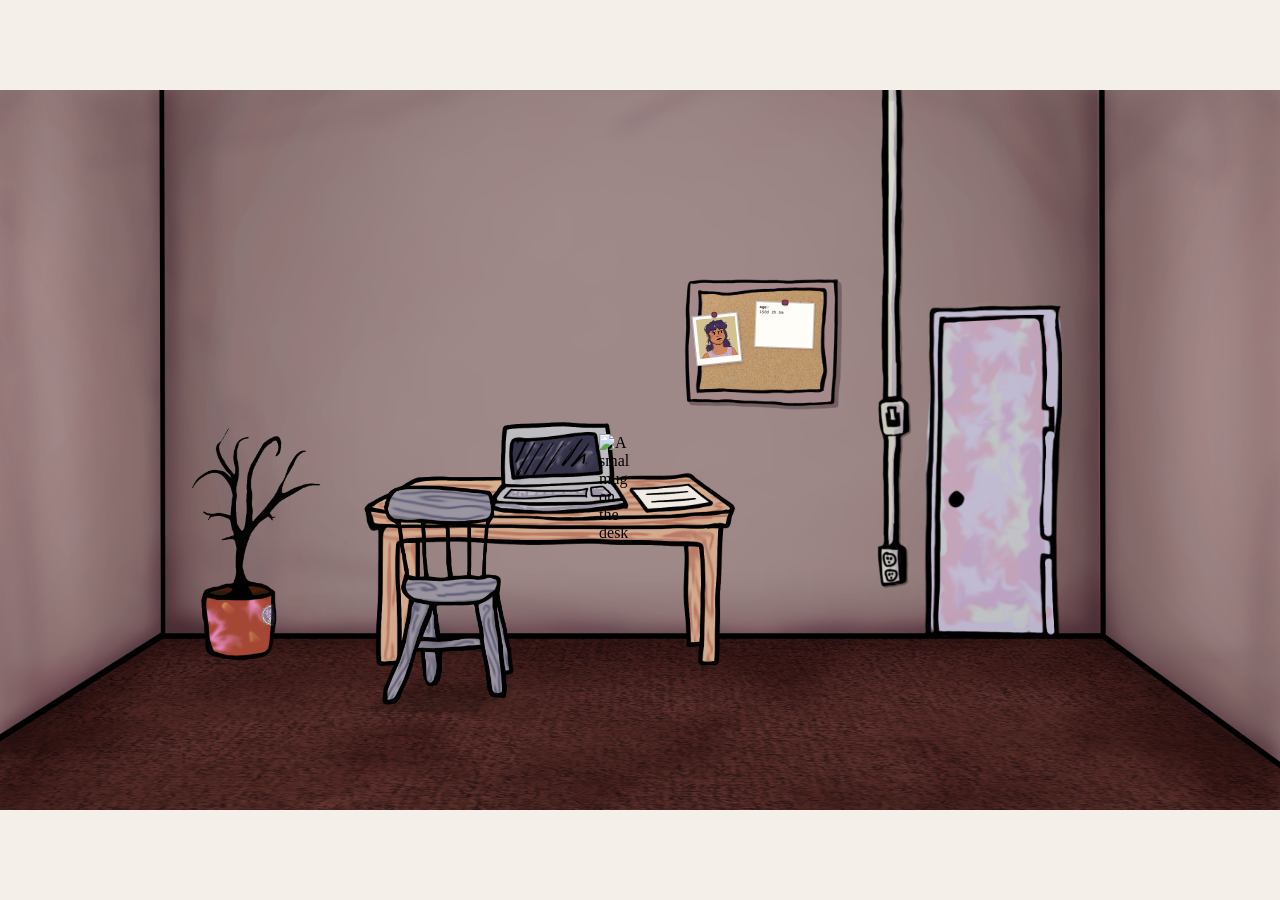
==== index.html @ 87d0deb3 "Update index.html" ====
<!DOCTYPE html>
<html>
<head>
    <title>The Workshop</title>

    <style>
        html, body {
            margin: 0;
            padding: 0;
            width: 100%;
            height: 100%;
            background: #f4efe8;
            overflow: hidden;
        }

        body {
            display: flex;
            justify-content: center;
            align-items: center;
        }

        .stage {
            position: relative;
            width: 100vw;
            max-width: 100vw;
            max-height: 100vh;
            aspect-ratio: 16 / 9;
            overflow: hidden;
        }

        .room {
            position: absolute;
            inset: 0;
            width: 100%;
            height: 100%;
            object-fit: fill;
            z-index: 1;
        }

        .object {
            position: absolute;
            object-fit: contain;
            pointer-events: auto;
        }

        .tree {
            left: 14%;
            bottom: 19%;
            width: 12%;
            z-index: 3;
        }

        .chair {
            left: 29%;
            bottom: 13%;
            width: 12%;
            z-index: 5;
        }

        .desk {
            left: 28%;
            bottom: 19%;
            width: 30%;
            z-index: 4;
        }


        /* =====================================================
           MUG
           ===================================================== */

        .mug {
            left: 46.8%;
            top: 47.8%;
            width: 2.4%;
            z-index: 7;
            pointer-events: none;
        }

        .corkboard {
            left: 53%;
            top: 25%;
            width: 13%;
            z-index: 3;
        }

        .door {
            left: 71.5%;
            bottom: 22.5%;
            width: 12%;
            z-index: 3;
        }

        .outlet {
            left: 68%;
            bottom: 30%;
            width: 3.5%;
            z-index: 5;
        }


        /* =====================================================
           CARA LINK
           ===================================================== */

        .cara-link {
            position: absolute;
            left: 50.2%;
            top: 50.5%;
            width: 6%;
            height: 4%;
            z-index: 12;
            cursor: pointer;
        }


        /* =====================================================
           PICREW POLAROID
           ===================================================== */

        .picrew-polaroid {
            position: absolute;
            left: 54.2%;
            top: 31.1%;
            width: 3.6%;
            z-index: 8;

            display: block;
            box-sizing: border-box;

            padding:
                clamp(2px, 0.20vw, 4px)
                clamp(2px, 0.20vw, 4px)
                clamp(5px, 0.50vw, 9px);

            background: #fffdf7;
            border: 1px solid rgba(43, 34, 56, 0.35);
            box-shadow: 1px 2px 2px rgba(43, 34, 56, 0.18);

            transform: rotate(-6deg);
            transform-origin: center;

            cursor: pointer;
            text-decoration: none;

            transition:
                transform 0.15s ease,
                filter 0.15s ease;
        }

        .picrew-polaroid img {
            display: block;
            width: 100%;
            height: auto;
            aspect-ratio: 1 / 1;
            object-fit: cover;
        }

        .picrew-polaroid::before {
            content: "";
            position: absolute;

            left: 50%;
            top: 0;

            width: clamp(3px, 0.34vw, 6px);
            aspect-ratio: 1 / 1;

            border-radius: 50%;
            border: 1px solid rgba(43, 34, 56, 0.55);

            background: #8a3d4f;

            transform: translate(-50%, -55%);
            box-shadow: 0 1px 1px rgba(43, 34, 56, 0.25);

            z-index: 2;
        }

        .picrew-polaroid:hover {
            transform: rotate(-4deg) scale(1.06);
            filter: brightness(1.04);
        }

        .picrew-polaroid:focus-visible {
            outline: 2px dashed #7e6aa8;
            outline-offset: 4px;
        }


        /* =====================================================
           TREE / STICKER HOTSPOT
           ===================================================== */

        .plant-hotspot {
            position: absolute;
            left: 16.6%;
            bottom: 20.1%;
            width: 5.2%;
            height: 9%;
            z-index: 20;

            background: transparent;
            border: 0;
            padding: 0;
            cursor: pointer;
        }

        .plant-hotspot:focus-visible {
            outline: 2px dashed #7e6aa8;
            outline-offset: 4px;
        }


        /* =====================================================
           LIGHT SWITCH
           ===================================================== */

        .light-switch-hotspot {
            position: absolute;
            left: 68.45%;
            bottom: 54.6%;
            width: 2.1%;
            height: 6.8%;
            z-index: 20;

            background: transparent;
            border: 0;
            padding: 0;
            cursor: pointer;
        }

        .light-switch-hotspot:focus-visible {
            outline: 2px dashed #f4ead7;
            outline-offset: 4px;
        }


        /* =====================================================
           LAPTOP HOTSPOT
           ===================================================== */

        .laptop-hotspot {
            position: absolute;
            left: 39%;
            top: 45%;
            width: 10%;
            height: 13%;
            z-index: 22;

            background: transparent;
            border: 0;
            padding: 0;
            cursor: pointer;
        }

        .laptop-hotspot:focus-visible {
            outline: 2px dashed #7e6aa8;
            outline-offset: 4px;
        }


        /* =====================================================
           GROWTH POST-IT
           ===================================================== */

        .growth-postit {
            position: absolute;
            left: 59%;
            top: 29.4%;
            z-index: 6;

            width: 4.6%;
            min-width: 42px;
            aspect-ratio: 1 / 0.78;

            background: #fffdf7;
            border: 1px solid rgba(0, 0, 0, 0.22);
            padding: 3px 3px;
            box-sizing: border-box;

            font-family: "Courier New", monospace;
            font-size: clamp(4px, 0.3vw, 6px);
            line-height: 1.1;
            color: #111;

            transform: rotate(2deg);
            box-shadow: 1px 1px 0 rgba(0, 0, 0, 0.10);
        }

        .growth-postit::before {
            content: "";
            position: absolute;

            left: 50%;
            top: 0;

            width: clamp(3px, 0.34vw, 6px);
            aspect-ratio: 1 / 1;

            border-radius: 50%;
            border: 1px solid rgba(43, 34, 56, 0.45);

            background: #8a3d4f;

            transform: translate(-50%, -55%);
            box-shadow: 0 1px 1px rgba(43, 34, 56, 0.18);

            z-index: 2;
        }

        .growth-postit .label {
            display: block;
            margin-bottom: 1px;
            font-weight: bold;
        }

        .growth-postit .counter {
            display: block;
        }


        /* =====================================================
           LIGHTS OFF
           ===================================================== */

        .lights-overlay {
            position: absolute;
            inset: 0;
            z-index: 10;

            pointer-events: none;
            opacity: 0;

            transition: opacity 0.25s ease;

            background:
                radial-gradient(
                    ellipse at 50% 38%,
                    rgba(255, 255, 255, 0.025) 0%,
                    rgba(255, 255, 255, 0.012) 22%,
                    rgba(255, 255, 255, 0) 50%
                ),

                linear-gradient(
                    to bottom,
                    rgba(0, 0, 0, 0.88) 0%,
                    rgba(0, 0, 0, 0.94) 48%,
                    rgba(0, 0, 0, 0.98) 100%
                ),

                linear-gradient(
                    to right,
                    rgba(0, 0, 0, 0.18) 0%,
                    rgba(0, 0, 0, 0) 30%,
                    rgba(0, 0, 0, 0) 70%,
                    rgba(0, 0, 0, 0.18) 100%
                ),

                rgba(0, 0, 0, 0.82);
        }

        .stage.lights-off .lights-overlay {
            opacity: 1;
        }


        /* =====================================================
           GROWTH STICKER MODAL
           ===================================================== */

        .sticker-modal {
            position: fixed;
            inset: 0;
            z-index: 100;

            display: none;
            justify-content: center;
            align-items: center;

            background: rgba(43, 34, 56, 0.45);
        }

        .sticker-modal.open {
            display: flex;
        }

        .sticker-window {
            position: relative;
            width: min(62vw, 360px);
            padding: 0;

            background: transparent;
            border: none;
            border-radius: 0;
            box-shadow: none;
        }

        .sticker-window img {
            display: block;
            width: 100%;
            height: auto;
        }

        .close-sticker {
            position: absolute;
            top: -10px;
            right: -10px;

            width: 32px;
            height: 32px;

            border-radius: 50%;
            border: 2px solid #2b2238;

            background: #fffdf7;
            color: #2b2238;

            font-size: 20px;
            line-height: 1;

            cursor: pointer;
            z-index: 101;
        }


        /* =====================================================
           LAPTOP CLOSE-UP
           ===================================================== */

        .laptop-modal {
            position: fixed;
            inset: 0;
            z-index: 150;

            display: none;
            justify-content: center;
            align-items: center;

            background: #000;
        }

        .laptop-modal.open {
            display: flex;
        }

        .laptop-closeup {
            position: relative;
            width: 100vw;
            height: 100vh;

            overflow: hidden;
            background: #f4efe8;
        }

        .laptop-closeup img {
            width: 100%;
            height: 100%;
            object-fit: cover;
            display: block;
        }


        /* click the laptop screen to enter computer */

        .computer-screen-hotspot {
            position: absolute;

            left: 17%;
            top: 14%;

            width: 66%;
            height: 62%;

            border: 0;
            padding: 0;

            background: transparent;
            cursor: pointer;
        }


        /* close laptop close-up */

        .close-laptop {
            position: absolute;

            top: 18px;
            right: 18px;

            width: 36px;
            height: 36px;

            border-radius: 50%;
            border: 2px solid #2b2238;

            background: #fffdf7;
            color: #2b2238;

            font-size: 22px;
            line-height: 1;

            cursor: pointer;
            z-index: 160;
        }

    </style>
</head>


<body>


    <!-- =====================================================
         WORKSHOP
         ===================================================== -->

    <main class="stage" id="stage">

        <img
            class="room"
            src="room.jpg"
            alt="The empty Lilac Workshop"
        >


        <img
            class="object tree"
            src="tree.png"
            alt="A small lilac tree"
        >


        <img
            class="object chair"
            src="chair.png"
            alt="A wooden chair"
        >


        <img
            class="object desk"
            src="desk.png"
            alt="A desk with a laptop"
        >


        <!-- mug -->

        <img
            class="object mug"
            src="mug.png"
            alt="A small mug on the desk"
        >


        <img
            class="object corkboard"
            src="corkboard.png"
            alt="A corkboard with one note"
        >


        <!-- Picrew Polaroid -->

        <a
            class="picrew-polaroid"
            href="https://picrew.me/en/image_maker/2922254/"
            target="_blank"
            rel="noopener noreferrer"
            aria-label="Open the Picrew used to make this portrait"
            title="Picrew"
        >
            <img
                src="picrew.png"
                alt="A small Polaroid portrait pinned to the corkboard"
            >
        </a>


        <img
            class="object door"
            src="door.png"
            alt="The workshop door"
        >


        <img
            class="object outlet"
            src="outlet.png"
            alt="A small wall outlet"
        >


        <!-- dark room overlay -->

        <div
            class="lights-overlay"
            aria-hidden="true"
        ></div>


        <!-- growth sticker -->

        <button
            class="plant-hotspot"
            type="button"
            aria-label="Open the growing since sticker"
            title="growing since"
        ></button>


        <!-- light switch -->

        <button
            class="light-switch-hotspot"
            type="button"
            aria-label="Turn the workshop lights off"
            title="light switch"
        ></button>


        <!-- laptop -->

        <button
            class="laptop-hotspot"
            type="button"
            aria-label="Look closer at the laptop"
            title="laptop"
        ></button>


        <!-- Cara -->

        <a
            class="cara-link"
            href="https://cara.app/lilactreehats/all"
            target="_blank"
            rel="noopener noreferrer"
            aria-label="Open Lilac Tree Hats on Cara"
            title="Cara"
        ></a>


        <!-- live age counter -->

        <div class="growth-postit">

            <span class="label">
                age:
            </span>

            <span
                class="counter"
                id="growth-counter"
            >
                ...
            </span>

        </div>

    </main>


    <!-- =====================================================
         GROWTH STICKER
         ===================================================== -->

    <div
        class="sticker-modal"
        id="sticker-modal"
        aria-hidden="true"
    >

        <div
            class="sticker-window"
            role="dialog"
            aria-label="Growing since sticker"
        >

            <button
                class="close-sticker"
                type="button"
                aria-label="Close sticker"
            >
                ×
            </button>


            <img
                src="growth-sticker.png"
                alt="Growing since June 30, 2026 at 3:33 PM sticker"
            >

        </div>

    </div>


    <!-- =====================================================
         LAPTOP CLOSE-UP
         ===================================================== -->

    <div
        class="laptop-modal"
        id="laptop-modal"
        aria-hidden="true"
    >

        <div
            class="laptop-closeup"
            role="dialog"
            aria-label="Old laptop"
        >

            <img
                src="laptop-closeup.png"
                alt="A close-up of the old laptop"
            >


            <!-- clicking screen enters computer -->

            <button
                class="computer-screen-hotspot"
                type="button"
                aria-label="Use the computer"
                title="use computer"
            ></button>


            <!-- close close-up -->

            <button
                class="close-laptop"
                type="button"
                aria-label="Step away from laptop"
            >
                ×
            </button>

        </div>

    </div>


    <script>

        /* =====================================================
           GROWTH COUNTER
           ===================================================== */

        const projectStart =
            new Date(
                "2026-06-30T15:33:00-04:00"
            );


        function updateGrowthCounter() {

            const growthCounter =
                document.getElementById(
                    "growth-counter"
                );


            if (!growthCounter) {
                return;
            }


            const now =
                new Date();


            const difference =
                now - projectStart;


            const totalMinutes =
                Math.floor(
                    difference /
                    (1000 * 60)
                );


            const days =
                Math.floor(
                    totalMinutes /
                    (60 * 24)
                );


            const hours =
                Math.floor(
                    (
                        totalMinutes %
                        (60 * 24)
                    ) /
                    60
                );


            const minutes =
                totalMinutes %
                60;


            growthCounter.textContent =
                `${days}d ${hours}h ${minutes}m`;

        }


        updateGrowthCounter();


        setInterval(
            updateGrowthCounter,
            60 * 1000
        );


        /* =====================================================
           GROWTH STICKER
           ===================================================== */

        const plantHotspot =
            document.querySelector(
                ".plant-hotspot"
            );


        const stickerModal =
            document.getElementById(
                "sticker-modal"
            );


        const closeSticker =
            document.querySelector(
                ".close-sticker"
            );


        function openSticker() {

            stickerModal.classList.add(
                "open"
            );

            stickerModal.setAttribute(
                "aria-hidden",
                "false"
            );

        }


        function closeStickerModal() {

            stickerModal.classList.remove(
                "open"
            );

            stickerModal.setAttribute(
                "aria-hidden",
                "true"
            );

        }


        if (plantHotspot) {

            plantHotspot.addEventListener(
                "click",
                openSticker
            );

        }


        if (closeSticker) {

            closeSticker.addEventListener(
                "click",
                closeStickerModal
            );

        }


        if (stickerModal) {

            stickerModal.addEventListener(
                "click",
                function(event) {

                    if (
                        event.target ===
                        stickerModal
                    ) {

                        closeStickerModal();

                    }

                }
            );

        }


        /* =====================================================
           LIGHT SWITCH
           ===================================================== */

        const stage =
            document.getElementById(
                "stage"
            );


        const lightSwitch =
            document.querySelector(
                ".light-switch-hotspot"
            );


        if (
            stage &&
            lightSwitch
        ) {

            lightSwitch.addEventListener(
                "click",
                function() {

                    stage.classList.toggle(
                        "lights-off"
                    );


                    if (
                        stage.classList.contains(
                            "lights-off"
                        )
                    ) {

                        lightSwitch.setAttribute(
                            "aria-label",
                            "Turn the workshop lights on"
                        );

                        lightSwitch.setAttribute(
                            "title",
                            "turn lights on"
                        );

                    }

                    else {

                        lightSwitch.setAttribute(
                            "aria-label",
                            "Turn the workshop lights off"
                        );

                        lightSwitch.setAttribute(
                            "title",
                            "turn lights off"
                        );

                    }

                }
            );

        }


        /* =====================================================
           LAPTOP
           ===================================================== */

        const laptopHotspot =
            document.querySelector(
                ".laptop-hotspot"
            );


        const laptopModal =
            document.getElementById(
                "laptop-modal"
            );


        const closeLaptop =
            document.querySelector(
                ".close-laptop"
            );


        const computerScreenHotspot =
            document.querySelector(
                ".computer-screen-hotspot"
            );


        function openLaptop() {

            laptopModal.classList.add(
                "open"
            );

            laptopModal.setAttribute(
                "aria-hidden",
                "false"
            );

        }


        function closeLaptopView() {

            laptopModal.classList.remove(
                "open"
            );

            laptopModal.setAttribute(
                "aria-hidden",
                "true"
            );

        }


        if (laptopHotspot) {

            laptopHotspot.addEventListener(
                "click",
                openLaptop
            );

        }


        if (closeLaptop) {

            closeLaptop.addEventListener(
                "click",
                closeLaptopView
            );

        }


        if (computerScreenHotspot) {

            computerScreenHotspot.addEventListener(
                "click",
                function() {

                    window.location.href =
                        "/computer/";

                }
            );

        }


        /* =====================================================
           ESCAPE KEY
           ===================================================== */

        document.addEventListener(
            "keydown",
            function(event) {

                if (
                    event.key ===
                    "Escape"
                ) {

                    closeStickerModal();
                    closeLaptopView();

                }

            }
        );

    </script>

</body>
</html>
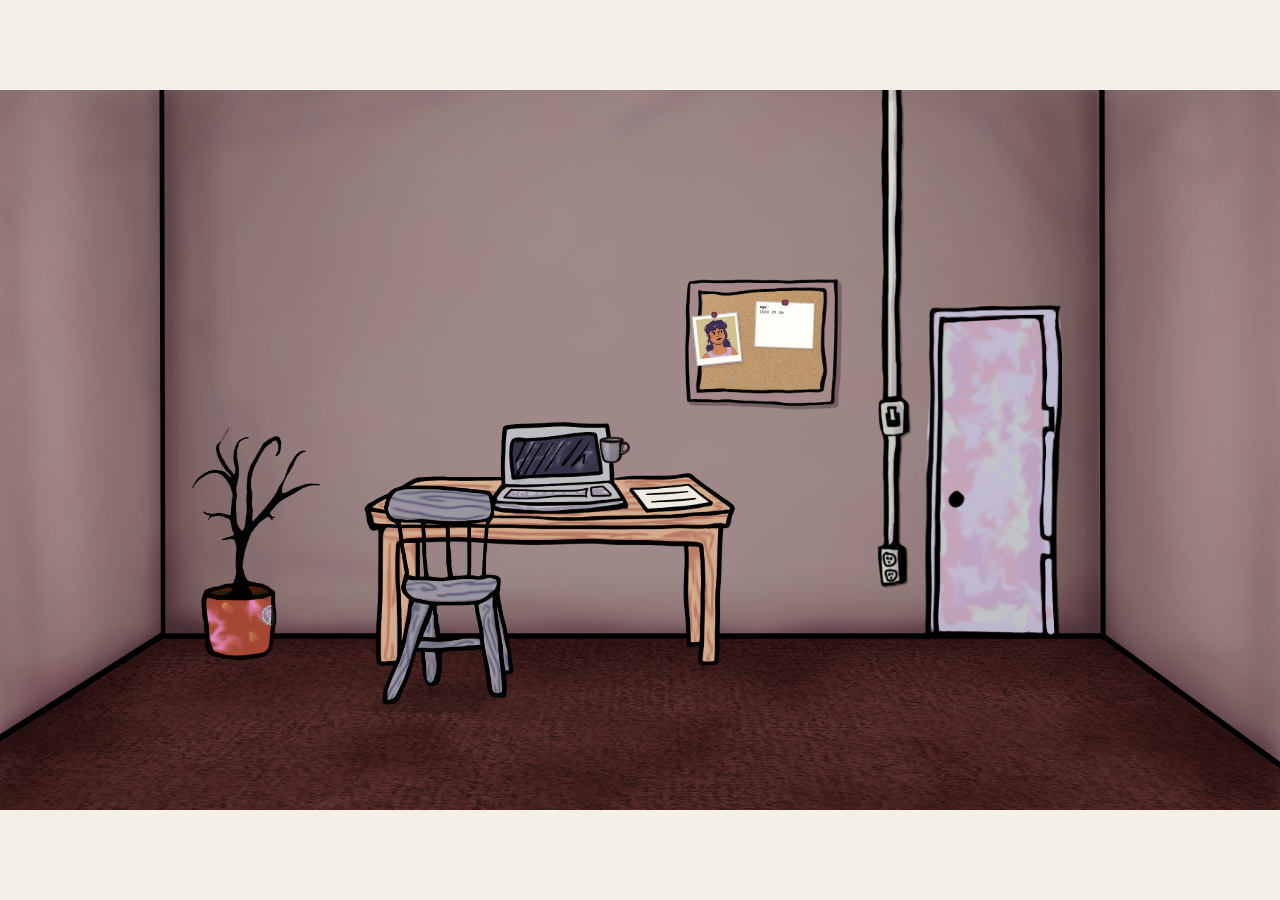
==== commit 24f978b0: "Update index.html" ====
--- a/index.html
+++ b/index.html
@@ -21,10 +21,13 @@
 
         .stage {
             position: relative;
-            width: 100vw;
-            max-width: 100vw;
-            max-height: 100vh;
+
+            /* Always preserve the original 16:9 room proportions */
+            width: min(100vw, calc(100vh * 16 / 9));
+            height: min(100vh, calc(100vw * 9 / 16));
             aspect-ratio: 16 / 9;
+
+            flex: 0 0 auto;
             overflow: hidden;
         }
 
@@ -33,7 +36,10 @@
             inset: 0;
             width: 100%;
             height: 100%;
-            object-fit: fill;
+
+            /* room.jpg is already 16:9, so do not distort it */
+            object-fit: contain;
+
             z-index: 1;
         }
 
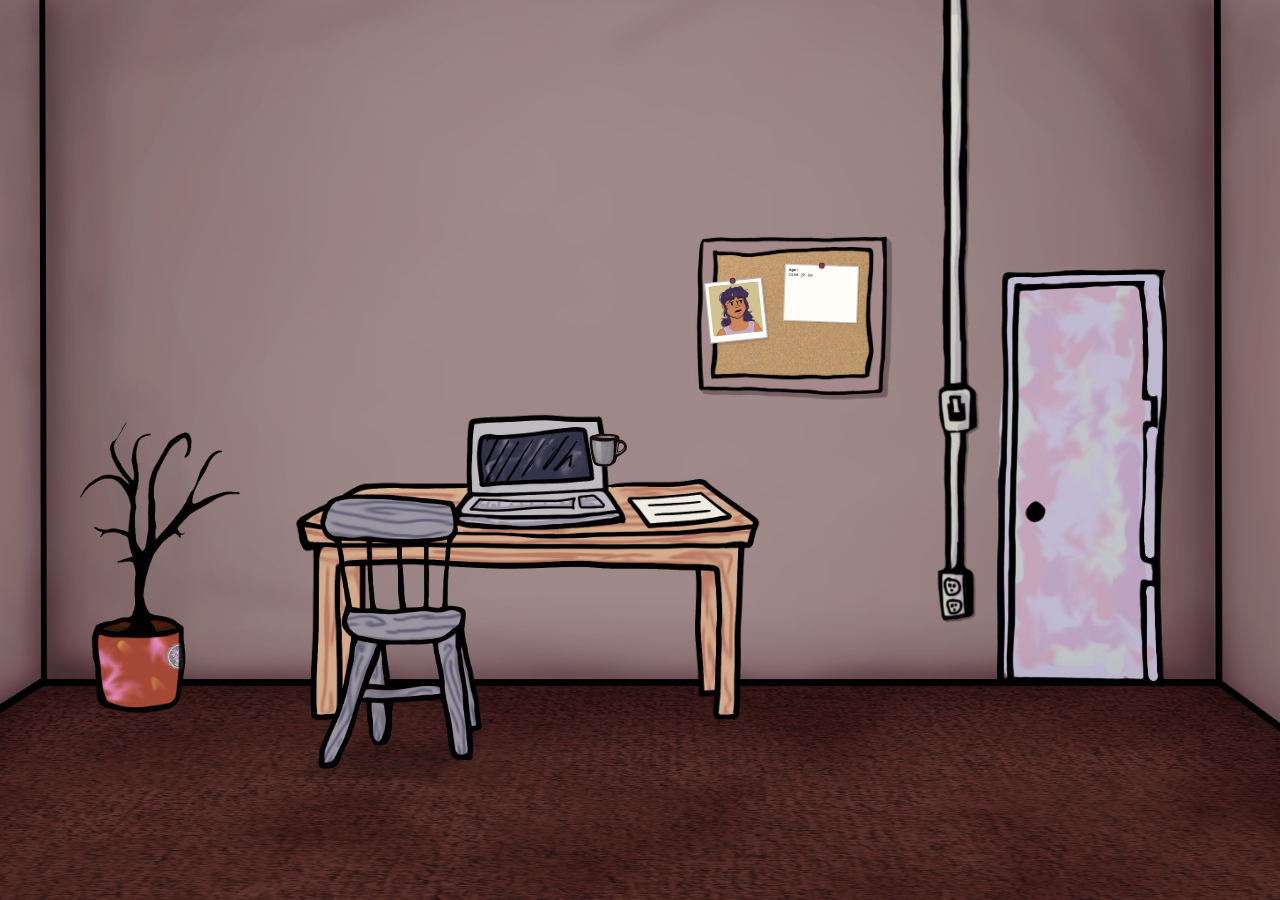
==== commit e96d2ffb: "Update index.html" ====
--- a/index.html
+++ b/index.html
@@ -22,9 +22,10 @@
         .stage {
             position: relative;
 
-            /* Always preserve the original 16:9 room proportions */
-            width: min(100vw, calc(100vh * 16 / 9));
-            height: min(100vh, calc(100vw * 9 / 16));
+            /* Fill the browser without squishing the 16:9 room.
+               The scene stays 16:9 and any excess is cropped off-screen. */
+            width: max(100vw, calc(100vh * 16 / 9));
+            height: max(100vh, calc(100vw * 9 / 16));
             aspect-ratio: 16 / 9;
 
             flex: 0 0 auto;
@@ -37,8 +38,9 @@
             width: 100%;
             height: 100%;
 
-            /* room.jpg is already 16:9, so do not distort it */
-            object-fit: contain;
+            /* The stage itself is always exactly 16:9,
+               so the artwork can fill it without distortion. */
+            object-fit: fill;
 
             z-index: 1;
         }
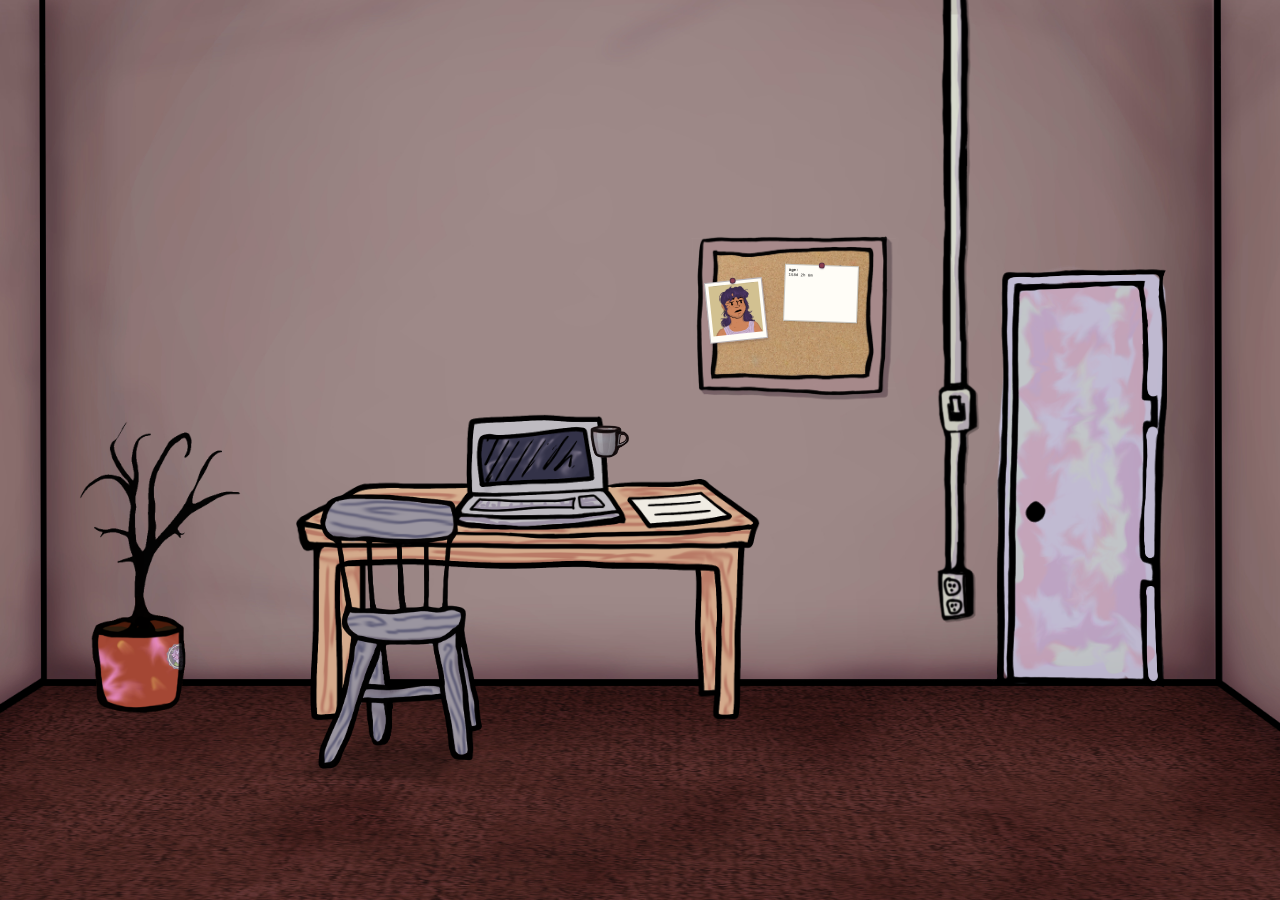
==== commit a822a31b: "Update index.html" ====
--- a/index.html
+++ b/index.html
@@ -65,23 +65,42 @@
             z-index: 5;
         }
 
-        .desk {
+        /* =====================================================
+           DESK GROUP
+           The mug lives INSIDE this group, so it stays attached
+           to the desk if the desk moves or scales.
+           ===================================================== */
+
+        .desk-group {
+            position: absolute;
             left: 28%;
             bottom: 19%;
             width: 30%;
             z-index: 4;
         }
 
+        .desk-group .desk {
+            position: relative;
+            display: block;
+            width: 100%;
+            height: auto;
+            object-fit: contain;
+        }
+
 
         /* =====================================================
            MUG
-           ===================================================== */
-
-        .mug {
-            left: 46.8%;
-            top: 47.8%;
-            width: 2.4%;
-            z-index: 7;
+           Positioned relative to the desk, not the whole room.
+           ===================================================== */
+
+        .desk-group .mug {
+            position: absolute;
+            left: 63%;
+            top: 5%;
+            width: 8%;
+            height: auto;
+            object-fit: contain;
+            z-index: 2;
             pointer-events: none;
         }
 
@@ -546,20 +565,23 @@
         >
 
 
-        <img
-            class="object desk"
-            src="desk.png"
-            alt="A desk with a laptop"
-        >
-
-
-        <!-- mug -->
-
-        <img
-            class="object mug"
-            src="mug.png"
-            alt="A small mug on the desk"
-        >
+        <!-- desk + mug grouped together -->
+
+        <div class="desk-group">
+
+            <img
+                class="desk"
+                src="desk.png"
+                alt="A desk with a laptop"
+            >
+
+            <img
+                class="mug"
+                src="mug.png"
+                alt="A small mug on the desk"
+            >
+
+        </div>
 
 
         <img
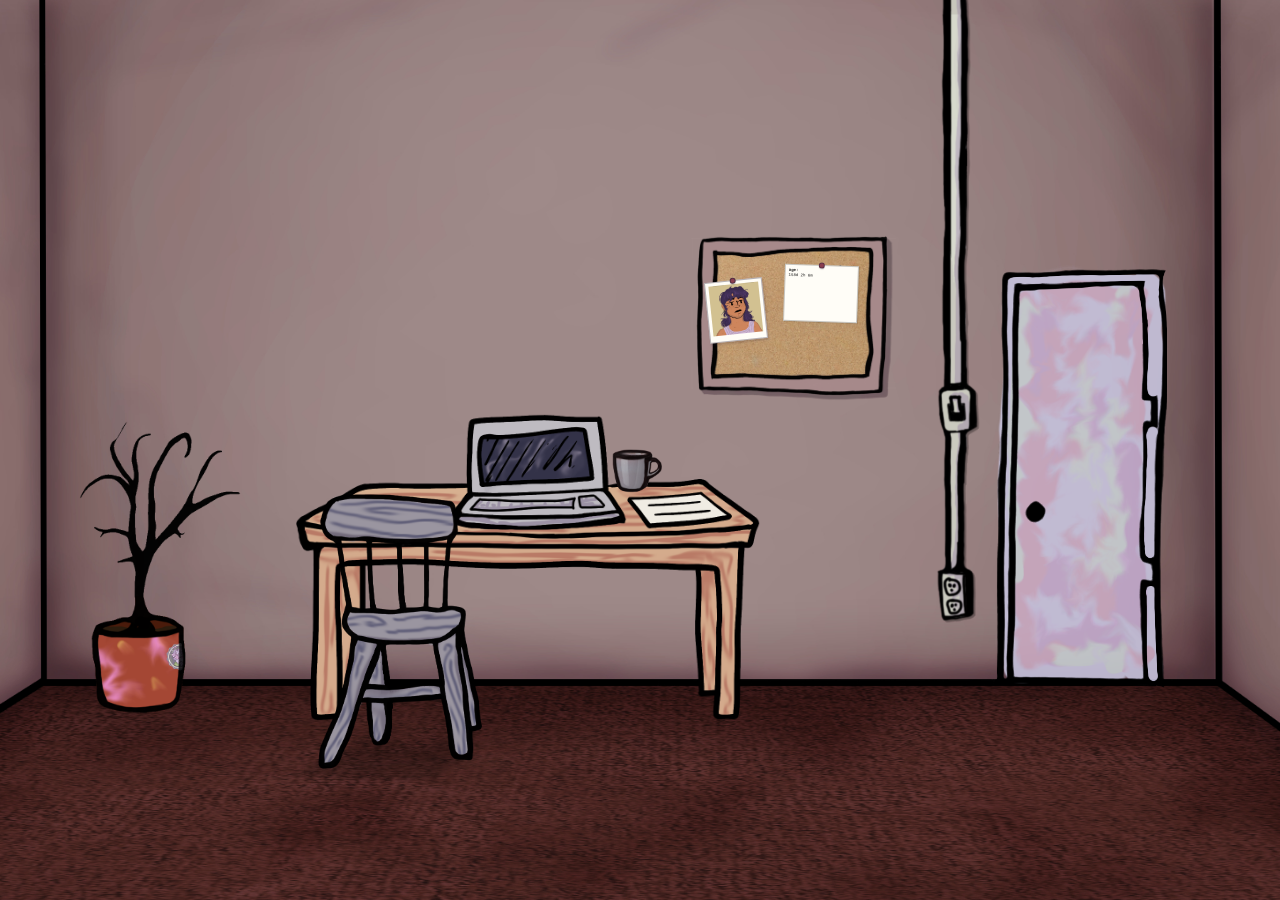
==== commit ae5c07ba: "Update index.html" ====
--- a/index.html
+++ b/index.html
@@ -95,9 +95,9 @@
 
         .desk-group .mug {
             position: absolute;
-            left: 63%;
-            top: 5%;
-            width: 8%;
+            left: 67.5%;
+            top: 12%;
+            width: 10.5%;
             height: auto;
             object-fit: contain;
             z-index: 2;
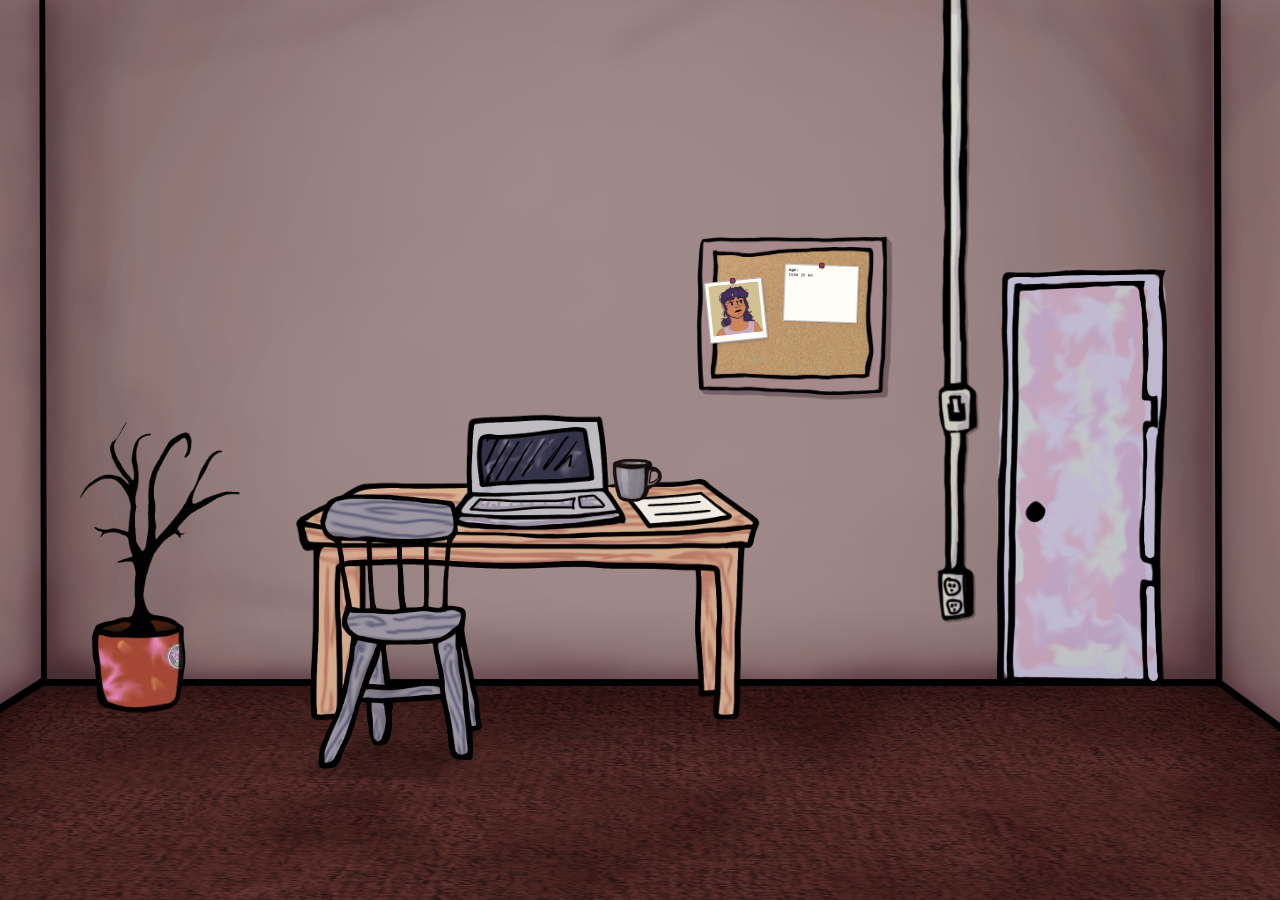
==== commit 6dc362fa: "Update index.html" ====
--- a/index.html
+++ b/index.html
@@ -96,7 +96,7 @@
         .desk-group .mug {
             position: absolute;
             left: 67.5%;
-            top: 12%;
+            top: 15%;
             width: 10.5%;
             height: auto;
             object-fit: contain;
@@ -128,16 +128,25 @@
 
         /* =====================================================
            CARA LINK
-           ===================================================== */
-
-        .cara-link {
-            position: absolute;
-            left: 50.2%;
-            top: 50.5%;
-            width: 6%;
-            height: 4%;
-            z-index: 12;
+           Anchored to the paper on the desk.
+           ===================================================== */
+
+        .desk-group .cara-link {
+            position: absolute;
+            left: 74%;
+            top: 18.8%;
+            width: 20%;
+            height: 10.7%;
+            z-index: 3;
+
+            display: block;
+            background: transparent;
             cursor: pointer;
+        }
+
+        .desk-group .cara-link:focus-visible {
+            outline: 2px dashed #7e6aa8;
+            outline-offset: 2px;
         }
 
 
@@ -580,6 +589,17 @@
                 src="mug.png"
                 alt="A small mug on the desk"
             >
+
+            <!-- paper links to Cara -->
+
+            <a
+                class="cara-link"
+                href="https://cara.app/lilactreehats/all"
+                target="_blank"
+                rel="noopener noreferrer"
+                aria-label="Open Lilac Tree Hats on Cara"
+                title="Cara"
+            ></a>
 
         </div>
 
@@ -660,18 +680,6 @@
         ></button>
 
 
-        <!-- Cara -->
-
-        <a
-            class="cara-link"
-            href="https://cara.app/lilactreehats/all"
-            target="_blank"
-            rel="noopener noreferrer"
-            aria-label="Open Lilac Tree Hats on Cara"
-            title="Cara"
-        ></a>
-
-
         <!-- live age counter -->
 
         <div class="growth-postit">
